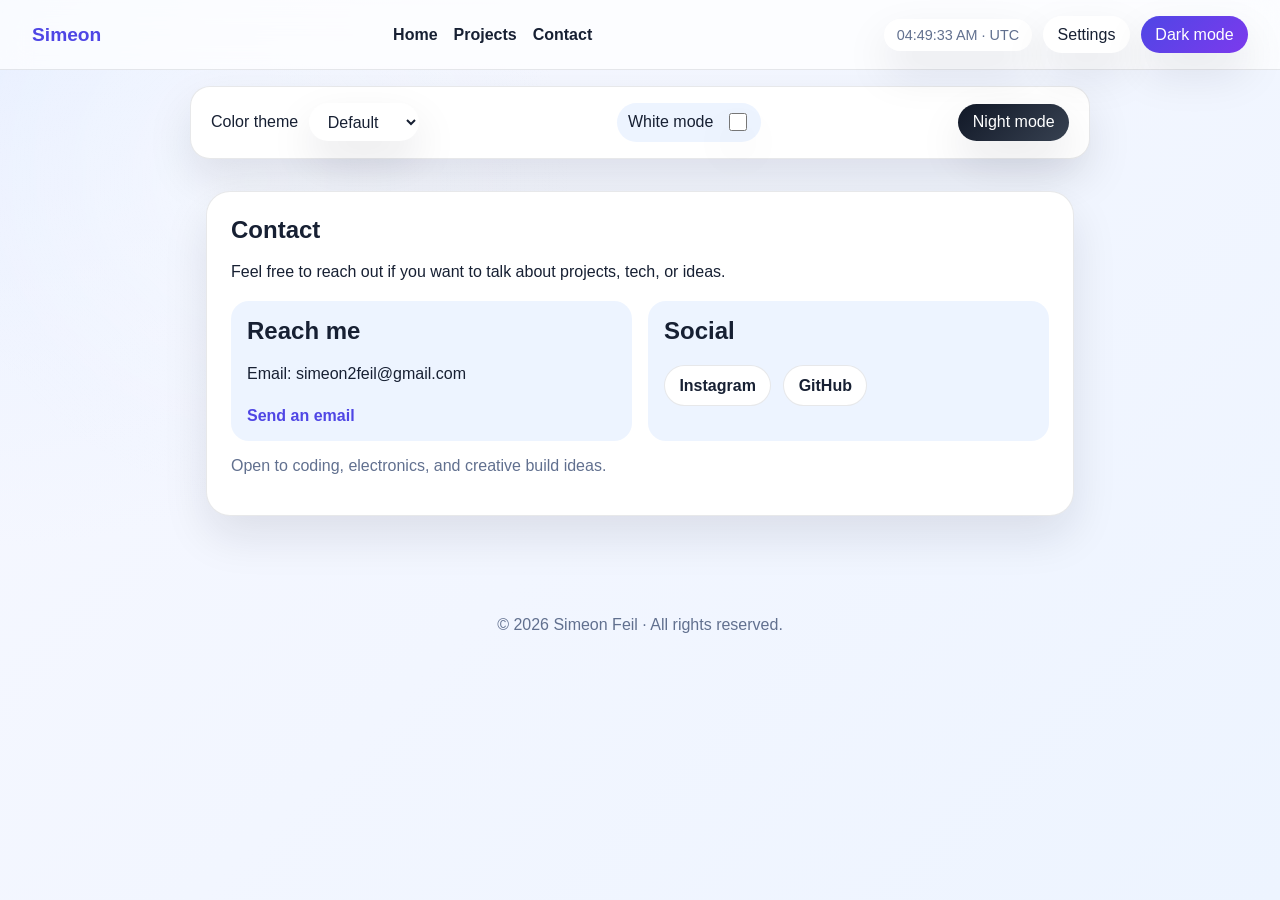
==== contact.html @ 0bc7f550 "1" ====
<!DOCTYPE html>
<html lang="en">
  <head>
    <meta charset="UTF-8">
    <meta name="viewport" content="width=device-width, initial-scale=1.0">
    <title>Contact</title>
    <link rel="stylesheet" href="style.css">
  </head>
  <body>
    <nav class="top-nav">
      <a class="brand" href="index.html">Simeon</a>
      <div class="nav-links">
        <a href="index.html">Home</a>
        <a href="projects.html">Projects</a>
        <a href="contact.html">Contact</a>
      </div>
      <div class="nav-actions">
        <div class="clock" id="live-clock" aria-live="polite"></div>
        <button class="settings-toggle" id="settings-toggle" type="button">Settings</button>
        <button class="theme-toggle" id="theme-toggle" type="button" aria-label="Toggle theme">Light mode</button>
      </div>
    </nav>

    <div class="settings-panel" id="settings-panel" hidden>
      <label class="setting-row" for="color-theme-select">
        <span>Color theme</span>
        <select id="color-theme-select">
          <option value="default">Default</option>
          <option value="sunset">Sunset</option>
          <option value="forest">Forest</option>
          <option value="midnight">Midnight</option>
        </select>
      </label>
      <label class="setting-row toggle-row" for="white-mode-toggle">
        <span>White mode</span>
        <input type="checkbox" id="white-mode-toggle">
      </label>
      <button class="night-mode-button" id="night-mode-button" type="button">Night mode</button>
    </div>

    <main class="page">
      <section class="card contact-card">
        <div class="contact-intro">
          <h1>Contact</h1>
          <p>Feel free to reach out if you want to talk about projects, tech, or ideas.</p>
        </div>

        <div class="contact-grid">
          <div class="contact-card-item">
            <h2>Reach me</h2>
            <p>Email: simeon2feil@gmail.com</p>
            <a class="contact-link" href="mailto:simeon2feil@gmail.com">Send an email</a>
          </div>

          <div class="contact-card-item">
            <h2>Social</h2>
            <div class="social-links">
              <a class="social-link" href="https://www.instagram.com/simeon88404/" target="_blank" rel="noreferrer">Instagram</a>
              <a class="social-link" href="https://github.com/simeon2feil" target="_blank" rel="noreferrer">GitHub</a>
            </div>
          </div>
        </div>

        <p class="contact-note">Open to coding, electronics, and creative build ideas.</p>
      </section>
    </main>

    <footer>
      <p>© <span id="year"></span> Simeon Feil · All rights reserved.</p>
    </footer>

    <script src="JavaScript.js"></script>
  </body>
</html>
---- style.css ----
:root {
  color-scheme: light;
  --bg: #f7f8ff;
  --bg-accent: #e8f0ff;
  --surface: #ffffff;
  --surface-2: #edf4ff;
  --text: #172033;
  --muted: #61708f;
  --accent: #4f46e5;
  --accent-2: #7c3aed;
  --border: rgba(23, 32, 51, 0.1);
  --shadow: 0 20px 45px rgba(16, 24, 40, 0.1);
}

body.dark {
  color-scheme: dark;
  --bg: #07111f;
  --bg-accent: #13213a;
  --surface: #101a2b;
  --surface-2: #18263d;
  --text: #f3f6ff;
  --muted: #9fb0c8;
  --accent: #7c93ff;
  --accent-2: #9f7aea;
  --border: rgba(255, 255, 255, 0.08);
  --shadow: 0 24px 50px rgba(0, 0, 0, 0.35);
}

body.theme-sunset {
  --bg: #fff8f2;
  --bg-accent: #ffe8d6;
  --surface: #fffdfb;
  --surface-2: #ffe7d4;
  --text: #3d2a1f;
  --muted: #8a6751;
  --accent: #ff7a1a;
  --accent-2: #ff4d6d;
}

body.theme-forest {
  --bg: #f3fcf7;
  --bg-accent: #dff6e8;
  --surface: #ffffff;
  --surface-2: #dff7e5;
  --text: #173226;
  --muted: #5f7669;
  --accent: #0f766e;
  --accent-2: #16a34a;
}

body.theme-midnight {
  --bg: #050816;
  --bg-accent: #111a33;
  --surface: #0c1630;
  --surface-2: #17244d;
  --text: #eaf3ff;
  --muted: #98a4c0;
  --accent: #38bdf8;
  --accent-2: #818cf8;
}

* {
  box-sizing: border-box;
}

body {
  margin: 0;
  font-family: Arial, Helvetica, sans-serif;
  background: radial-gradient(circle at top left, var(--bg-accent), transparent 35%), linear-gradient(135deg, var(--bg), var(--surface-2));
  color: var(--text);
  min-height: 100vh;
  overflow-x: hidden;
  transition: background 0.3s ease, color 0.3s ease;
}

body::before {
  content: "";
  position: fixed;
  inset: 0;
  pointer-events: none;
  background: radial-gradient(circle at 20% 20%, rgba(255,255,255,0.35), transparent 25%);
  z-index: -2;
}

.top-nav {
  display: flex;
  justify-content: space-between;
  align-items: center;
  padding: 1rem 2rem;
  background: rgba(255, 255, 255, 0.72);
  backdrop-filter: blur(14px);
  border-bottom: 1px solid var(--border);
  position: sticky;
  top: 0;
  z-index: 10;
}

body.dark .top-nav {
  background: rgba(8, 15, 25, 0.8);
}

.brand {
  font-weight: 700;
  font-size: 1.2rem;
  text-decoration: none;
  color: var(--accent);
}

.nav-links {
  display: flex;
  gap: 1rem;
}

.nav-links a,
.social-link {
  text-decoration: none;
  color: var(--text);
  font-weight: 600;
}

.nav-links a:hover,
.social-link:hover {
  color: var(--accent);
}

.nav-actions {
  display: flex;
  align-items: center;
  gap: 0.7rem;
  flex-wrap: wrap;
}

.clock {
  padding: 0.5rem 0.8rem;
  border-radius: 999px;
  background: var(--surface);
  color: var(--muted);
  font-size: 0.9rem;
  box-shadow: var(--shadow);
}

button,
select,
input[type="checkbox"] {
  border: none;
  border-radius: 999px;
  padding: 0.6rem 0.9rem;
  cursor: pointer;
  font: inherit;
  box-shadow: var(--shadow);
  background: var(--surface);
  color: var(--text);
  transition: transform 0.2s ease, box-shadow 0.2s ease;
}

input[type="checkbox"] {
  padding: 0;
  width: 18px;
  height: 18px;
  accent-color: var(--accent);
}

button:hover {
  transform: translateY(-1px);
}

.theme-toggle {
  background: linear-gradient(135deg, var(--accent), var(--accent-2));
  color: white;
}

.settings-toggle {
  background: var(--surface);
}

.settings-panel {
  max-width: 900px;
  margin: 1rem auto 0;
  padding: 1rem 1.25rem;
  background: var(--surface);
  border: 1px solid var(--border);
  border-radius: 20px;
  box-shadow: var(--shadow);
  display: flex;
  flex-wrap: wrap;
  gap: 1rem;
  align-items: center;
  justify-content: space-between;
}

.setting-row {
  display: flex;
  align-items: center;
  gap: 0.7rem;
}

.toggle-row {
  background: var(--surface-2);
  padding: 0.45rem 0.7rem;
  border-radius: 999px;
}

.night-mode-button {
  background: linear-gradient(135deg, #111827, #374151);
  color: white;
}

.page {
  max-width: 900px;
  margin: 0 auto;
  padding: 2rem 1rem 3rem;
}

.card {
  background: var(--surface);
  border: 1px solid var(--border);
  border-radius: 24px;
  padding: 1.5rem;
  margin-bottom: 1.25rem;
  box-shadow: var(--shadow);
  transition: transform 0.25s ease, box-shadow 0.25s ease;
}

.card:hover {
  transform: translateY(-3px);
  box-shadow: 0 24px 55px rgba(20, 33, 61, 0.16);
}

.card.reveal {
  opacity: 0;
  transform: translateY(20px);
}

.card.reveal.visible {
  opacity: 1;
  transform: translateY(0);
}

.hero {
  background: linear-gradient(135deg, var(--accent), var(--accent-2));
  color: white;
  position: relative;
  overflow: hidden;
}

.hero::after {
  content: "";
  position: absolute;
  inset: auto -20px -20px auto;
  width: 140px;
  height: 140px;
  border-radius: 50%;
  background: rgba(255,255,255,0.16);
  filter: blur(6px);
}

.eyebrow {
  text-transform: uppercase;
  letter-spacing: 0.2em;
  font-size: 0.8rem;
  opacity: 0.8;
}

.welcome-line {
  font-size: 0.95rem;
  margin-top: 0.5rem;
  opacity: 0.95;
}

h1, h2 {
  margin-top: 0;
}

ul {
  padding-left: 1.2rem;
}

li {
  margin-bottom: 0.5rem;
}

.project-grid {
  display: grid;
  grid-template-columns: repeat(2, minmax(0, 1fr));
  gap: 1.25rem;
}

.image-square-wrapper {
  margin-top: 1rem;
  width: 100%;
  max-width: 220px;
  aspect-ratio: 1 / 1;
  border-radius: 16px;
  overflow: hidden;
  display: grid;
  place-items: center;
  background: var(--surface-2);
}

.image-square-wrapper img {
  width: 100%;
  height: 100%;
  object-fit: cover;
}

.contact-intro {
  margin-bottom: 1.25rem;
}

.contact-grid {
  display: grid;
  grid-template-columns: repeat(2, minmax(0, 1fr));
  gap: 1rem;
}

.contact-card-item {
  background: var(--surface-2);
  border-radius: 18px;
  padding: 1rem;
}

.contact-link {
  display: inline-block;
  margin-top: 0.5rem;
  color: var(--accent);
  font-weight: 600;
  text-decoration: none;
}

.contact-note {
  margin-top: 1rem;
  color: var(--muted);
}

.social-links {
  display: flex;
  flex-wrap: wrap;
  gap: 0.75rem;
  margin: 0.75rem 0 0;
}

.social-link {
  display: inline-flex;
  align-items: center;
  gap: 0.5rem;
  padding: 0.65rem 0.9rem;
  border-radius: 999px;
  background: var(--surface);
  border: 1px solid var(--border);
}

.social-icon {
  display: inline-flex;
  align-items: center;
  justify-content: center;
}

.social-icon svg {
  width: 18px;
  height: 18px;
  fill: currentColor;
}

.sparkle {
  position: fixed;
  width: 8px;
  height: 8px;
  border-radius: 50%;
  background: var(--accent);
  opacity: 0;
  pointer-events: none;
  z-index: -1;
  animation: sparkle-fall 5s linear infinite;
}

@keyframes sparkle-fall {
  0% {
    transform: translate3d(0, 0, 0) scale(0.5);
    opacity: 0;
  }
  20% {
    opacity: 0.8;
  }
  100% {
    transform: translate3d(0, 120px, 0) scale(1.3);
    opacity: 0;
  }
}

.email {
  color: var(--muted);
}

footer {
  text-align: center;
  padding: 1rem 0 2rem;
  color: var(--muted);
}

@media (max-width: 700px) {
  .top-nav {
    flex-wrap: wrap;
    gap: 0.75rem;
  }

  .nav-actions {
    width: 100%;
    justify-content: flex-start;
  }

  .project-grid,
  .contact-grid {
    grid-template-columns: 1fr;
  }
}
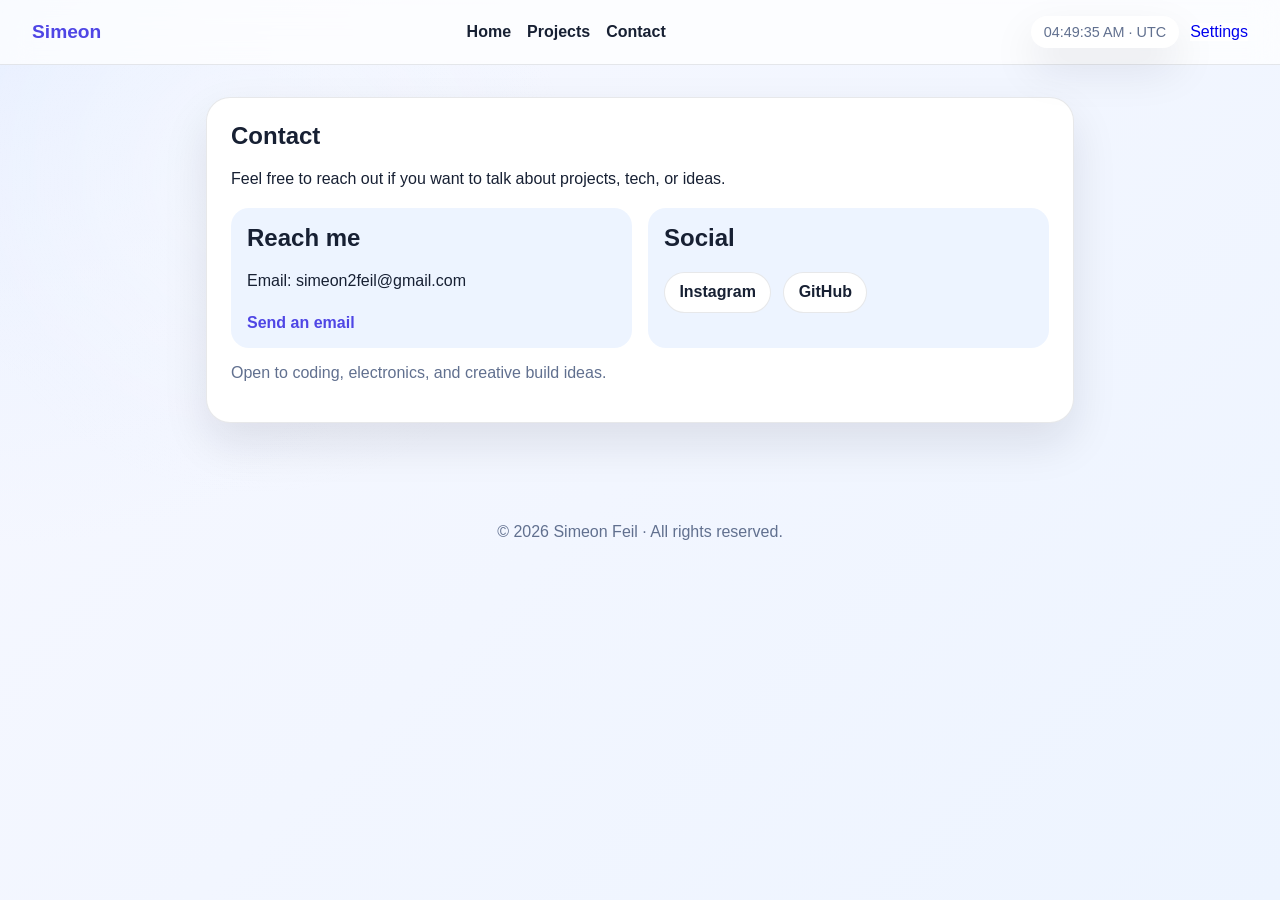
==== commit f0779982: "1" ====
--- a/contact.html
+++ b/contact.html
@@ -16,27 +16,9 @@
       </div>
       <div class="nav-actions">
         <div class="clock" id="live-clock" aria-live="polite"></div>
-        <button class="settings-toggle" id="settings-toggle" type="button">Settings</button>
-        <button class="theme-toggle" id="theme-toggle" type="button" aria-label="Toggle theme">Light mode</button>
+        <a class="settings-toggle" id="settings-link" href="settings.html">Settings</a>
       </div>
     </nav>
-
-    <div class="settings-panel" id="settings-panel" hidden>
-      <label class="setting-row" for="color-theme-select">
-        <span>Color theme</span>
-        <select id="color-theme-select">
-          <option value="default">Default</option>
-          <option value="sunset">Sunset</option>
-          <option value="forest">Forest</option>
-          <option value="midnight">Midnight</option>
-        </select>
-      </label>
-      <label class="setting-row toggle-row" for="white-mode-toggle">
-        <span>White mode</span>
-        <input type="checkbox" id="white-mode-toggle">
-      </label>
-      <button class="night-mode-button" id="night-mode-button" type="button">Night mode</button>
-    </div>
 
     <main class="page">
       <section class="card contact-card">
--- a/style.css
+++ b/style.css
@@ -59,6 +59,19 @@
   --accent-2: #818cf8;
 }
 
+body.white-mode {
+  --bg: #ffffff;
+  --bg-accent: #f5f7ff;
+  --surface: #ffffff;
+  --surface-2: #f2f5ff;
+  --text: #111827;
+  --muted: #5f6b7a;
+  --accent: #4f46e5;
+  --accent-2: #7c3aed;
+  --border: rgba(17, 24, 39, 0.12);
+  --shadow: 0 16px 38px rgba(15, 23, 42, 0.08);
+}
+
 * {
   box-sizing: border-box;
 }
@@ -171,33 +184,37 @@
 
 .settings-toggle {
   background: var(--surface);
-}
-
-.settings-panel {
-  max-width: 900px;
-  margin: 1rem auto 0;
-  padding: 1rem 1.25rem;
-  background: var(--surface);
-  border: 1px solid var(--border);
-  border-radius: 20px;
-  box-shadow: var(--shadow);
-  display: flex;
-  flex-wrap: wrap;
+  text-decoration: none;
+  display: inline-flex;
+  align-items: center;
+}
+
+.settings-card {
+  max-width: 760px;
+  margin: 2rem auto 0;
+  padding: 1.5rem;
+}
+
+.settings-grid {
+  display: grid;
   gap: 1rem;
+  margin-top: 1rem;
+}
+
+.setting-row {
+  display: flex;
   align-items: center;
   justify-content: space-between;
-}
-
-.setting-row {
-  display: flex;
-  align-items: center;
   gap: 0.7rem;
-}
-
-.toggle-row {
+  padding: 0.9rem 1rem;
+  border-radius: 16px;
   background: var(--surface-2);
-  padding: 0.45rem 0.7rem;
-  border-radius: 999px;
+}
+
+.setting-actions {
+  display: flex;
+  align-items: center;
+  gap: 0.8rem;
 }
 
 .night-mode-button {
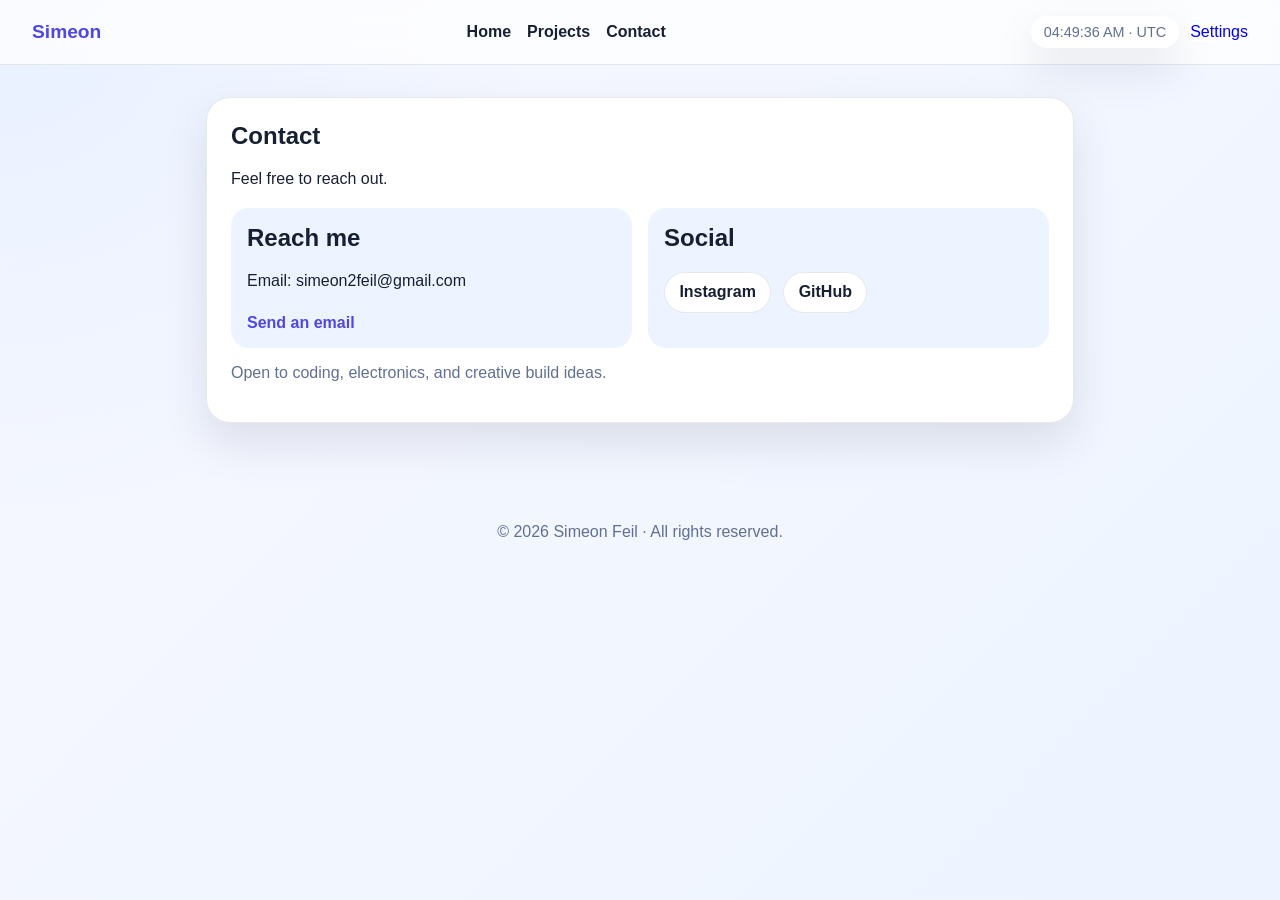
==== commit 9a503bf8: "1" ====
--- a/contact.html
+++ b/contact.html
@@ -24,7 +24,7 @@
       <section class="card contact-card">
         <div class="contact-intro">
           <h1>Contact</h1>
-          <p>Feel free to reach out if you want to talk about projects, tech, or ideas.</p>
+          <p>Feel free to reach out.</p>
         </div>
 
         <div class="contact-grid">
--- a/style.css
+++ b/style.css
@@ -91,8 +91,20 @@
   position: fixed;
   inset: 0;
   pointer-events: none;
-  background: radial-gradient(circle at 20% 20%, rgba(255,255,255,0.35), transparent 25%);
   z-index: -2;
+}
+
+/* dark mode: subtle stars / vignette */
+body.dark::before {
+  background: radial-gradient(circle at 10% 10%, rgba(255,255,255,0.02), transparent 8%),
+              radial-gradient(circle at 90% 80%, rgba(255,255,255,0.015), transparent 8%),
+              linear-gradient(180deg, rgba(0,0,0,0.18), transparent 40%);
+}
+
+/* white mode: warm sun glow */
+body.white-mode::before {
+  background: radial-gradient(circle at 20% 20%, rgba(255,223,88,0.18), transparent 18%),
+              radial-gradient(circle at 80% 20%, rgba(255,200,88,0.06), transparent 20%);
 }
 
 .top-nav {
@@ -386,8 +398,14 @@
   background: var(--accent);
   opacity: 0;
   pointer-events: none;
-  z-index: -1;
+  z-index: 0;
   animation: sparkle-fall 5s linear infinite;
+  transition: opacity 0.25s ease;
+}
+
+/* only visible in dark mode */
+body.dark .sparkle {
+  opacity: 0.9;
 }
 
 @keyframes sparkle-fall {
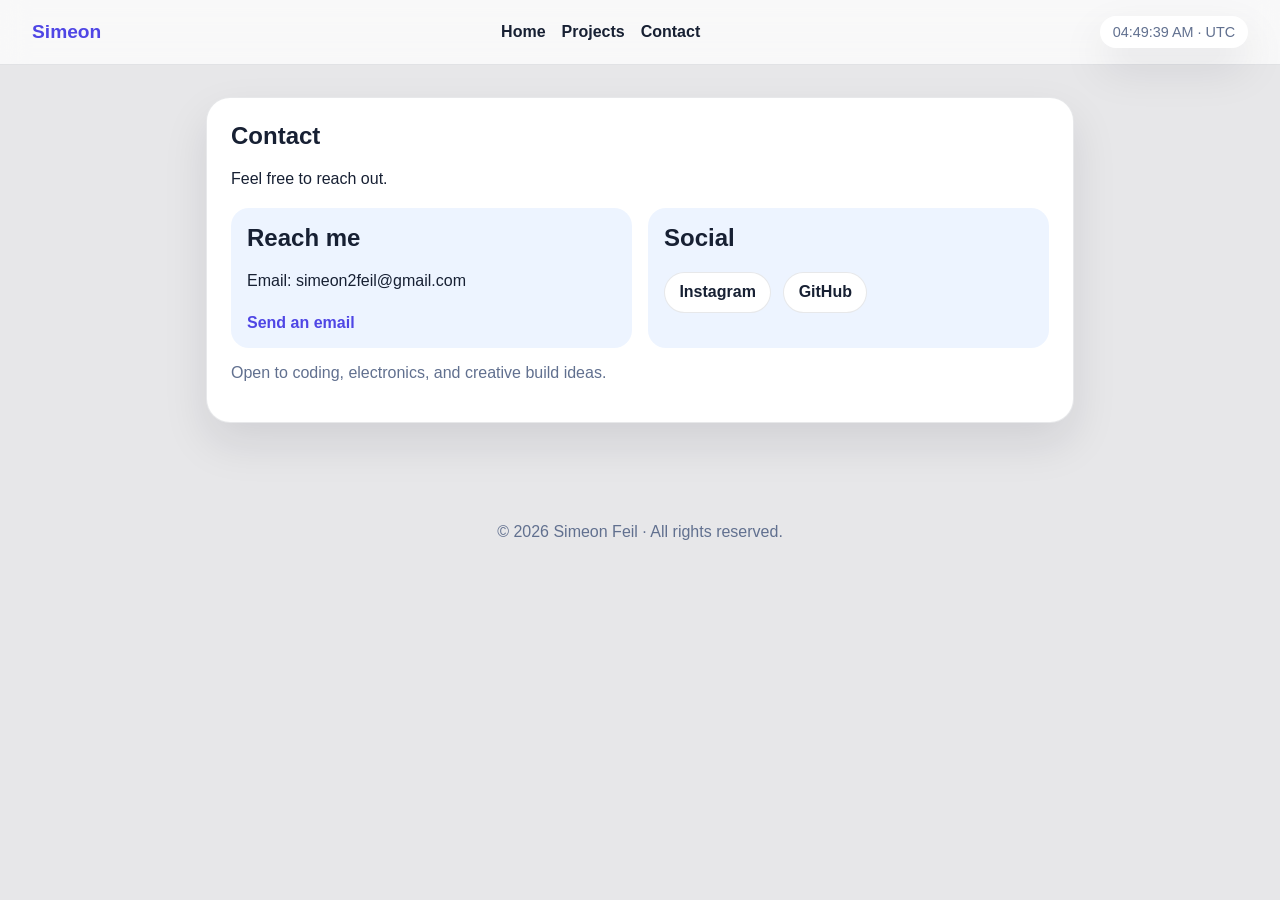
==== commit 16652665: "1" ====
--- a/contact.html
+++ b/contact.html
@@ -16,7 +16,6 @@
       </div>
       <div class="nav-actions">
         <div class="clock" id="live-clock" aria-live="polite"></div>
-        <a class="settings-toggle" id="settings-link" href="settings.html">Settings</a>
       </div>
     </nav>
 
--- a/style.css
+++ b/style.css
@@ -79,32 +79,11 @@
 body {
   margin: 0;
   font-family: Arial, Helvetica, sans-serif;
-  background: radial-gradient(circle at top left, var(--bg-accent), transparent 35%), linear-gradient(135deg, var(--bg), var(--surface-2));
+  background: #e7e7e9;
   color: var(--text);
   min-height: 100vh;
   overflow-x: hidden;
   transition: background 0.3s ease, color 0.3s ease;
-}
-
-body::before {
-  content: "";
-  position: fixed;
-  inset: 0;
-  pointer-events: none;
-  z-index: -2;
-}
-
-/* dark mode: subtle stars / vignette */
-body.dark::before {
-  background: radial-gradient(circle at 10% 10%, rgba(255,255,255,0.02), transparent 8%),
-              radial-gradient(circle at 90% 80%, rgba(255,255,255,0.015), transparent 8%),
-              linear-gradient(180deg, rgba(0,0,0,0.18), transparent 40%);
-}
-
-/* white mode: warm sun glow */
-body.white-mode::before {
-  background: radial-gradient(circle at 20% 20%, rgba(255,223,88,0.18), transparent 18%),
-              radial-gradient(circle at 80% 20%, rgba(255,200,88,0.06), transparent 20%);
 }
 
 .top-nav {
@@ -390,38 +369,6 @@
   fill: currentColor;
 }
 
-.sparkle {
-  position: fixed;
-  width: 8px;
-  height: 8px;
-  border-radius: 50%;
-  background: var(--accent);
-  opacity: 0;
-  pointer-events: none;
-  z-index: 0;
-  animation: sparkle-fall 5s linear infinite;
-  transition: opacity 0.25s ease;
-}
-
-/* only visible in dark mode */
-body.dark .sparkle {
-  opacity: 0.9;
-}
-
-@keyframes sparkle-fall {
-  0% {
-    transform: translate3d(0, 0, 0) scale(0.5);
-    opacity: 0;
-  }
-  20% {
-    opacity: 0.8;
-  }
-  100% {
-    transform: translate3d(0, 120px, 0) scale(1.3);
-    opacity: 0;
-  }
-}
-
 .email {
   color: var(--muted);
 }
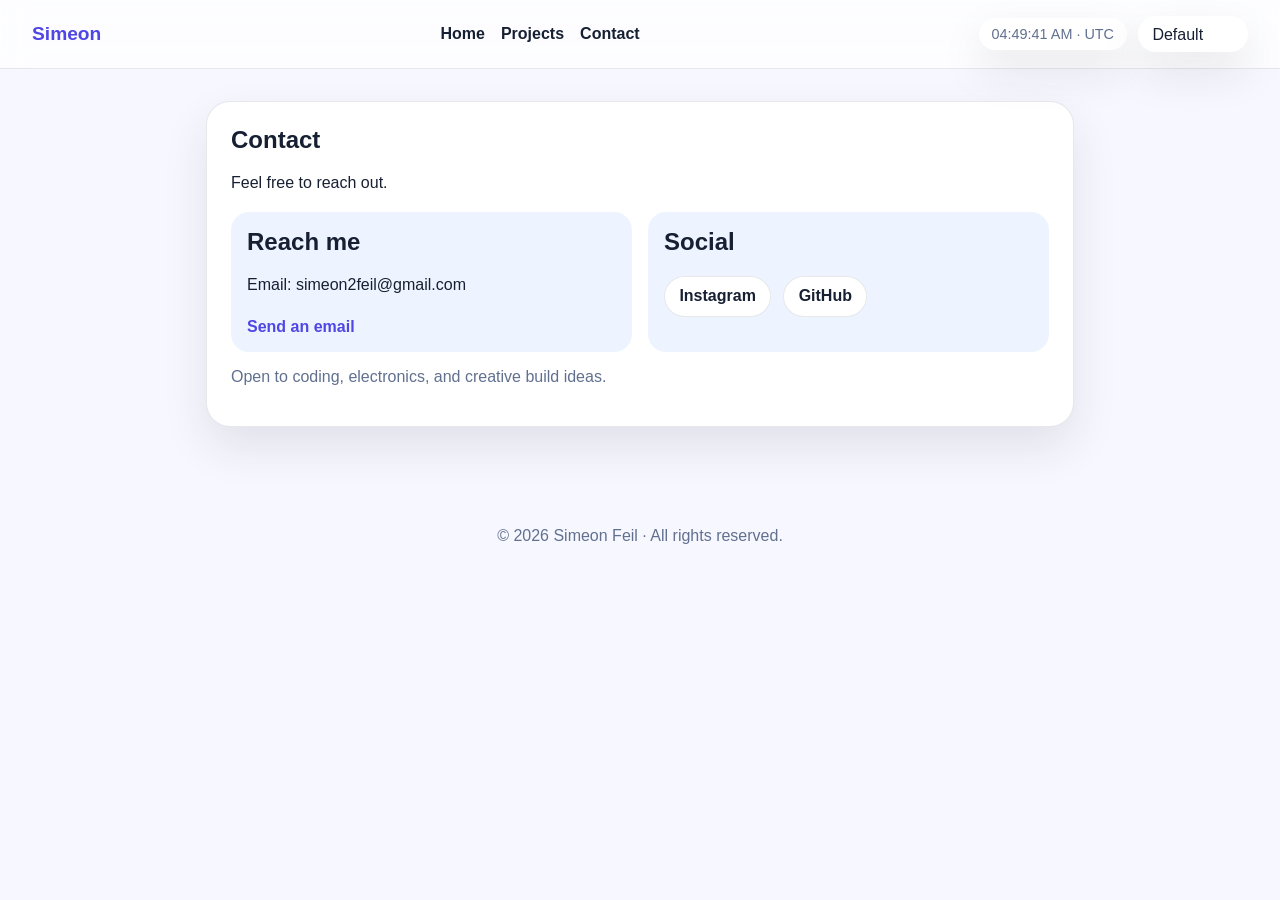
==== commit 09c54ce9: "1" ====
--- a/contact.html
+++ b/contact.html
@@ -16,6 +16,12 @@
       </div>
       <div class="nav-actions">
         <div class="clock" id="live-clock" aria-live="polite"></div>
+        <select class="theme-select" data-theme-select aria-label="Choose color theme">
+          <option value="default">Default</option>
+          <option value="sunset">Sunset</option>
+          <option value="forest">Forest</option>
+          <option value="midnight">Midnight</option>
+        </select>
       </div>
     </nav>
 
--- a/style.css
+++ b/style.css
@@ -79,7 +79,7 @@
 body {
   margin: 0;
   font-family: Arial, Helvetica, sans-serif;
-  background: #e7e7e9;
+  background: var(--bg);
   color: var(--text);
   min-height: 100vh;
   overflow-x: hidden;
@@ -154,7 +154,7 @@
   box-shadow: var(--shadow);
   background: var(--surface);
   color: var(--text);
-  transition: transform 0.2s ease, box-shadow 0.2s ease;
+  transition: transform 0.2s ease, box-shadow 0.2s ease, background-color 0.2s ease, color 0.2s ease;
 }
 
 input[type="checkbox"] {
@@ -164,8 +164,30 @@
   accent-color: var(--accent);
 }
 
-button:hover {
-  transform: translateY(-1px);
+button:hover,
+select:hover {
+  transform: translateY(-2px);
+  box-shadow: 0 10px 22px rgba(15, 23, 42, 0.14);
+}
+
+.nav-links a,
+.social-link,
+.contact-link,
+.settings-toggle {
+  transition: color 0.2s ease, transform 0.2s ease, box-shadow 0.2s ease;
+}
+
+.nav-links a:hover,
+.social-link:hover,
+.contact-link:hover,
+.settings-toggle:hover {
+  transform: translateY(-2px);
+  color: var(--accent);
+}
+
+.theme-select {
+  min-width: 110px;
+  appearance: none;
 }
 
 .theme-toggle {
@@ -249,17 +271,6 @@
   color: white;
   position: relative;
   overflow: hidden;
-}
-
-.hero::after {
-  content: "";
-  position: absolute;
-  inset: auto -20px -20px auto;
-  width: 140px;
-  height: 140px;
-  border-radius: 50%;
-  background: rgba(255,255,255,0.16);
-  filter: blur(6px);
 }
 
 .eyebrow {
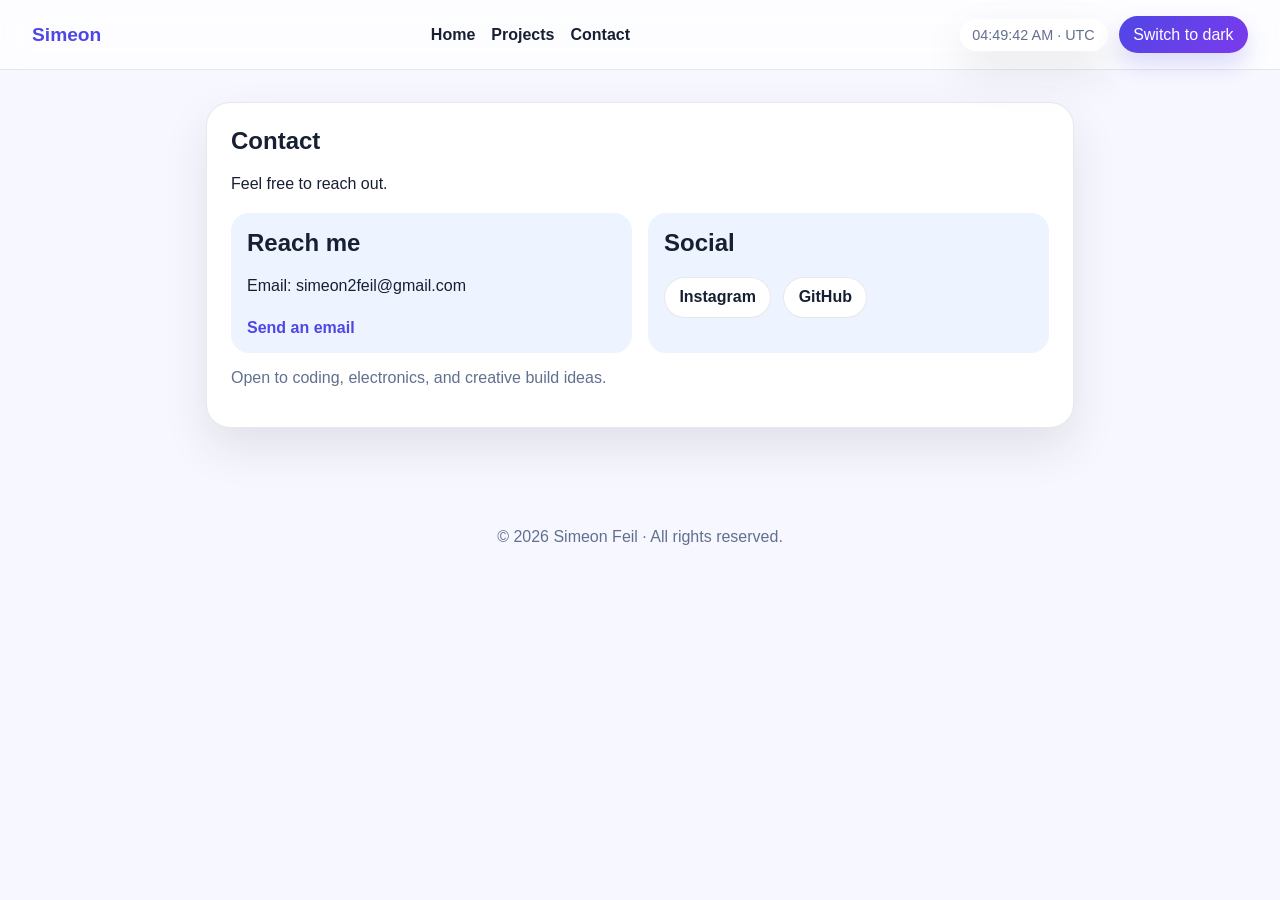
==== commit 4303ef98: "1" ====
--- a/contact.html
+++ b/contact.html
@@ -16,12 +16,7 @@
       </div>
       <div class="nav-actions">
         <div class="clock" id="live-clock" aria-live="polite"></div>
-        <select class="theme-select" data-theme-select aria-label="Choose color theme">
-          <option value="default">Default</option>
-          <option value="sunset">Sunset</option>
-          <option value="forest">Forest</option>
-          <option value="midnight">Midnight</option>
-        </select>
+        <button class="theme-toggle" data-theme-toggle type="button">Switch to dark</button>
       </div>
     </nav>
 
--- a/style.css
+++ b/style.css
@@ -26,52 +26,6 @@
   --shadow: 0 24px 50px rgba(0, 0, 0, 0.35);
 }
 
-body.theme-sunset {
-  --bg: #fff8f2;
-  --bg-accent: #ffe8d6;
-  --surface: #fffdfb;
-  --surface-2: #ffe7d4;
-  --text: #3d2a1f;
-  --muted: #8a6751;
-  --accent: #ff7a1a;
-  --accent-2: #ff4d6d;
-}
-
-body.theme-forest {
-  --bg: #f3fcf7;
-  --bg-accent: #dff6e8;
-  --surface: #ffffff;
-  --surface-2: #dff7e5;
-  --text: #173226;
-  --muted: #5f7669;
-  --accent: #0f766e;
-  --accent-2: #16a34a;
-}
-
-body.theme-midnight {
-  --bg: #050816;
-  --bg-accent: #111a33;
-  --surface: #0c1630;
-  --surface-2: #17244d;
-  --text: #eaf3ff;
-  --muted: #98a4c0;
-  --accent: #38bdf8;
-  --accent-2: #818cf8;
-}
-
-body.white-mode {
-  --bg: #ffffff;
-  --bg-accent: #f5f7ff;
-  --surface: #ffffff;
-  --surface-2: #f2f5ff;
-  --text: #111827;
-  --muted: #5f6b7a;
-  --accent: #4f46e5;
-  --accent-2: #7c3aed;
-  --border: rgba(17, 24, 39, 0.12);
-  --shadow: 0 16px 38px rgba(15, 23, 42, 0.08);
-}
-
 * {
   box-sizing: border-box;
 }
@@ -83,7 +37,43 @@
   color: var(--text);
   min-height: 100vh;
   overflow-x: hidden;
-  transition: background 0.3s ease, color 0.3s ease;
+  transition: background 0.35s ease, color 0.35s ease;
+  position: relative;
+  isolation: isolate;
+}
+
+body::before {
+  content: "";
+  position: fixed;
+  inset: 0;
+  background: radial-gradient(circle at top right, rgba(255, 255, 255, 0.28), transparent 45%);
+  opacity: 0;
+  pointer-events: none;
+  z-index: -1;
+  transition: opacity 0.45s ease;
+}
+
+body.dark::before {
+  background: radial-gradient(circle at top right, rgba(124, 147, 255, 0.28), transparent 44%);
+}
+
+body.theme-transition::before {
+  animation: themeSweep 0.7s ease;
+}
+
+@keyframes themeSweep {
+  0% {
+    opacity: 0;
+    transform: scale(0.92);
+  }
+  40% {
+    opacity: 1;
+    transform: scale(1.03);
+  }
+  100% {
+    opacity: 0;
+    transform: scale(1.08);
+  }
 }
 
 .top-nav {
@@ -165,9 +155,15 @@
 }
 
 button:hover,
-select:hover {
-  transform: translateY(-2px);
-  box-shadow: 0 10px 22px rgba(15, 23, 42, 0.14);
+select:hover,
+button:focus-visible,
+select:focus-visible {
+  transform: translateY(-3px) scale(1.02);
+  box-shadow: 0 14px 30px rgba(15, 23, 42, 0.16);
+}
+
+button:active {
+  transform: translateY(0) scale(0.98);
 }
 
 .nav-links a,
@@ -185,14 +181,15 @@
   color: var(--accent);
 }
 
-.theme-select {
-  min-width: 110px;
-  appearance: none;
-}
-
 .theme-toggle {
   background: linear-gradient(135deg, var(--accent), var(--accent-2));
   color: white;
+  min-width: 118px;
+  box-shadow: 0 12px 24px rgba(79, 70, 229, 0.2);
+}
+
+.theme-toggle:hover {
+  transform: translateY(-3px) scale(1.02);
 }
 
 .settings-toggle {
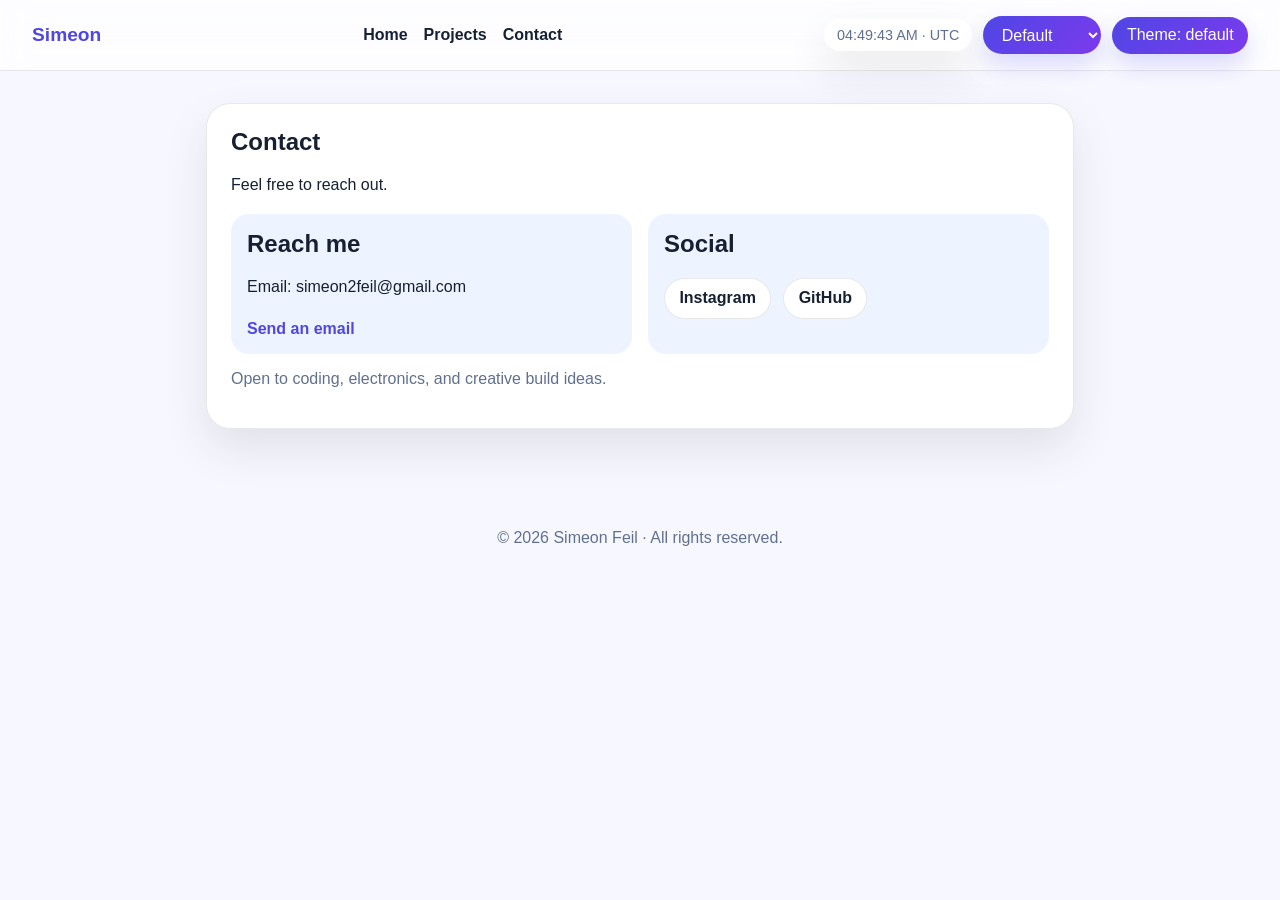
==== commit 7a51aa09: "1" ====
--- a/contact.html
+++ b/contact.html
@@ -16,7 +16,14 @@
       </div>
       <div class="nav-actions">
         <div class="clock" id="live-clock" aria-live="polite"></div>
-        <button class="theme-toggle" data-theme-toggle type="button">Switch to dark</button>
+        <select class="theme-toggle" data-theme-select aria-label="Choose theme">
+          <option value="default">Default</option>
+          <option value="white">White</option>
+          <option value="green">Green</option>
+          <option value="yellow">Yellow</option>
+          <option value="black">Black</option>
+        </select>
+        <button class="theme-toggle" data-theme-toggle type="button">Theme: default</button>
       </div>
     </nav>
 
--- a/style.css
+++ b/style.css
@@ -12,16 +12,72 @@
   --shadow: 0 20px 45px rgba(16, 24, 40, 0.1);
 }
 
-body.dark {
+body.theme-default {
+  color-scheme: light;
+  --bg: #f7f8ff;
+  --bg-accent: #e8f0ff;
+  --surface: #ffffff;
+  --surface-2: #edf4ff;
+  --text: #172033;
+  --muted: #61708f;
+  --accent: #4f46e5;
+  --accent-2: #7c3aed;
+  --border: rgba(23, 32, 51, 0.1);
+  --shadow: 0 20px 45px rgba(16, 24, 40, 0.1);
+}
+
+body.theme-white {
+  color-scheme: light;
+  --bg: #ffffff;
+  --bg-accent: #f5f7ff;
+  --surface: #ffffff;
+  --surface-2: #f2f5ff;
+  --text: #111827;
+  --muted: #5f6b7a;
+  --accent: #4f46e5;
+  --accent-2: #7c3aed;
+  --border: rgba(17, 24, 39, 0.12);
+  --shadow: 0 16px 38px rgba(15, 23, 42, 0.08);
+}
+
+body.theme-green {
+  color-scheme: light;
+  --bg: #f3fcf7;
+  --bg-accent: #dff6e8;
+  --surface: #ffffff;
+  --surface-2: #dff7e5;
+  --text: #173226;
+  --muted: #5f7669;
+  --accent: #0f766e;
+  --accent-2: #16a34a;
+  --border: rgba(23, 50, 38, 0.12);
+  --shadow: 0 18px 42px rgba(15, 23, 42, 0.08);
+}
+
+body.theme-yellow {
+  color-scheme: light;
+  --bg: #fff9e8;
+  --bg-accent: #fff3cf;
+  --surface: #fffdf8;
+  --surface-2: #fef2c7;
+  --text: #3f2e10;
+  --muted: #8a6c31;
+  --accent: #d97706;
+  --accent-2: #f59e0b;
+  --border: rgba(63, 46, 16, 0.12);
+  --shadow: 0 18px 42px rgba(120, 53, 15, 0.1);
+}
+
+body.theme-black {
   color-scheme: dark;
-  --bg: #07111f;
-  --bg-accent: #13213a;
-  --surface: #101a2b;
-  --surface-2: #18263d;
-  --text: #f3f6ff;
-  --muted: #9fb0c8;
-  --accent: #7c93ff;
-  --accent-2: #9f7aea;
+  --bg: #050816;
+  --bg-accent: #111a33;
+  --surface: #0c1630;
+  --surface-2: #17244d;
+  --text: #eaf3ff;
+  --muted: #98a4c0;
+  --accent: #38bdf8;
+  --accent-2: #818cf8;
   --border: rgba(255, 255, 255, 0.08);
   --shadow: 0 24px 50px rgba(0, 0, 0, 0.35);
 }
@@ -53,7 +109,7 @@
   transition: opacity 0.45s ease;
 }
 
-body.dark::before {
+body.theme-black::before {
   background: radial-gradient(circle at top right, rgba(124, 147, 255, 0.28), transparent 44%);
 }
 
@@ -89,7 +145,7 @@
   z-index: 10;
 }
 
-body.dark .top-nav {
+body.theme-black .top-nav {
   background: rgba(8, 15, 25, 0.8);
 }
 
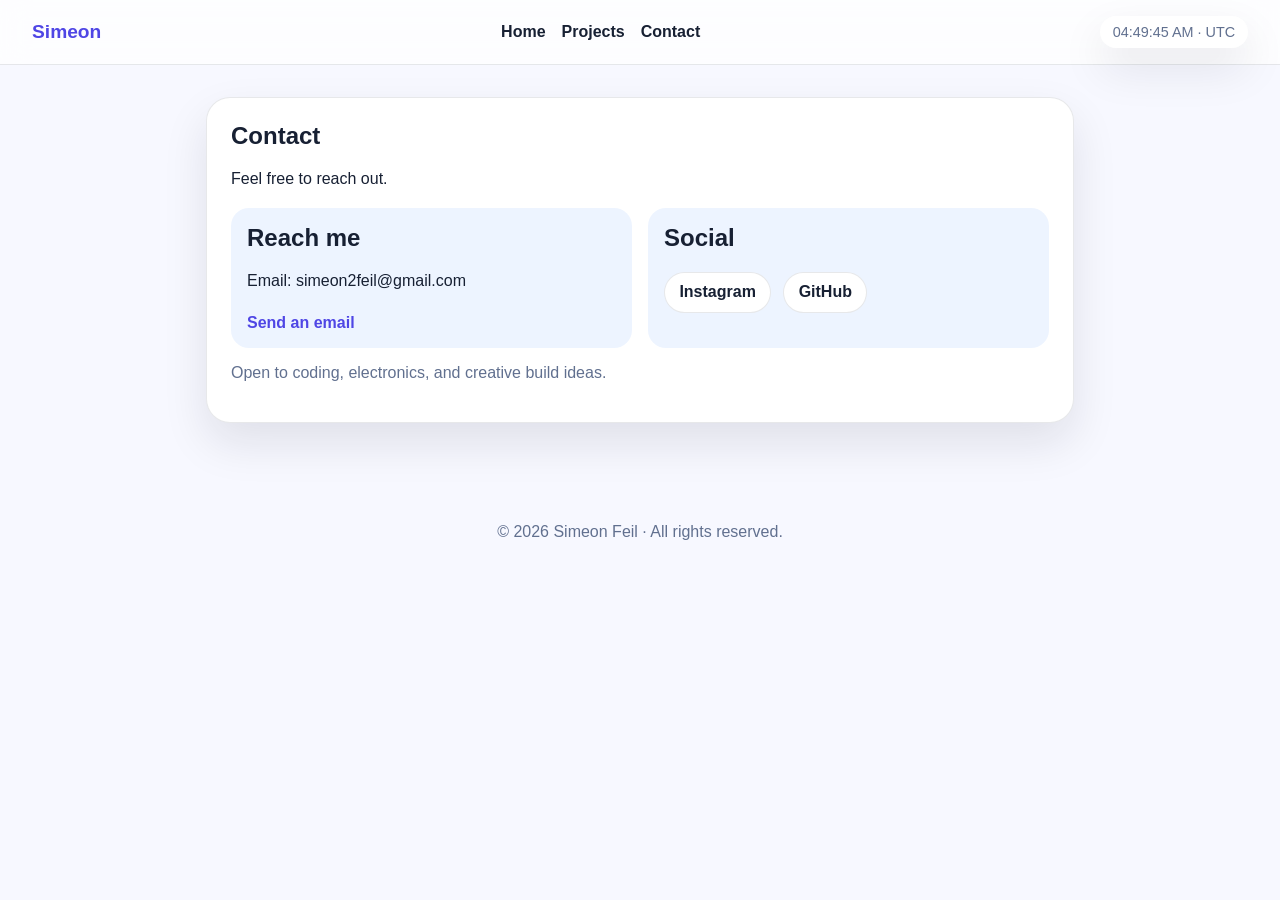
==== commit d4315b91: "1" ====
--- a/contact.html
+++ b/contact.html
@@ -16,14 +16,6 @@
       </div>
       <div class="nav-actions">
         <div class="clock" id="live-clock" aria-live="polite"></div>
-        <select class="theme-toggle" data-theme-select aria-label="Choose theme">
-          <option value="default">Default</option>
-          <option value="white">White</option>
-          <option value="green">Green</option>
-          <option value="yellow">Yellow</option>
-          <option value="black">Black</option>
-        </select>
-        <button class="theme-toggle" data-theme-toggle type="button">Theme: default</button>
       </div>
     </nav>
 
--- a/style.css
+++ b/style.css
@@ -192,7 +192,7 @@
 button,
 select,
 input[type="checkbox"] {
-  border: none;
+  border: 1px solid var(--border);
   border-radius: 999px;
   padding: 0.6rem 0.9rem;
   cursor: pointer;
@@ -242,6 +242,16 @@
   color: white;
   min-width: 118px;
   box-shadow: 0 12px 24px rgba(79, 70, 229, 0.2);
+  border-color: transparent;
+}
+
+select.theme-toggle {
+  appearance: none;
+  background-image: linear-gradient(45deg, transparent 50%, white 50%), linear-gradient(135deg, white 50%, transparent 50%);
+  background-position: calc(100% - 18px) calc(50% - 2px), calc(100% - 12px) calc(50% - 2px);
+  background-size: 6px 6px, 6px 6px;
+  background-repeat: no-repeat;
+  padding-right: 2.2rem;
 }
 
 .theme-toggle:hover {
